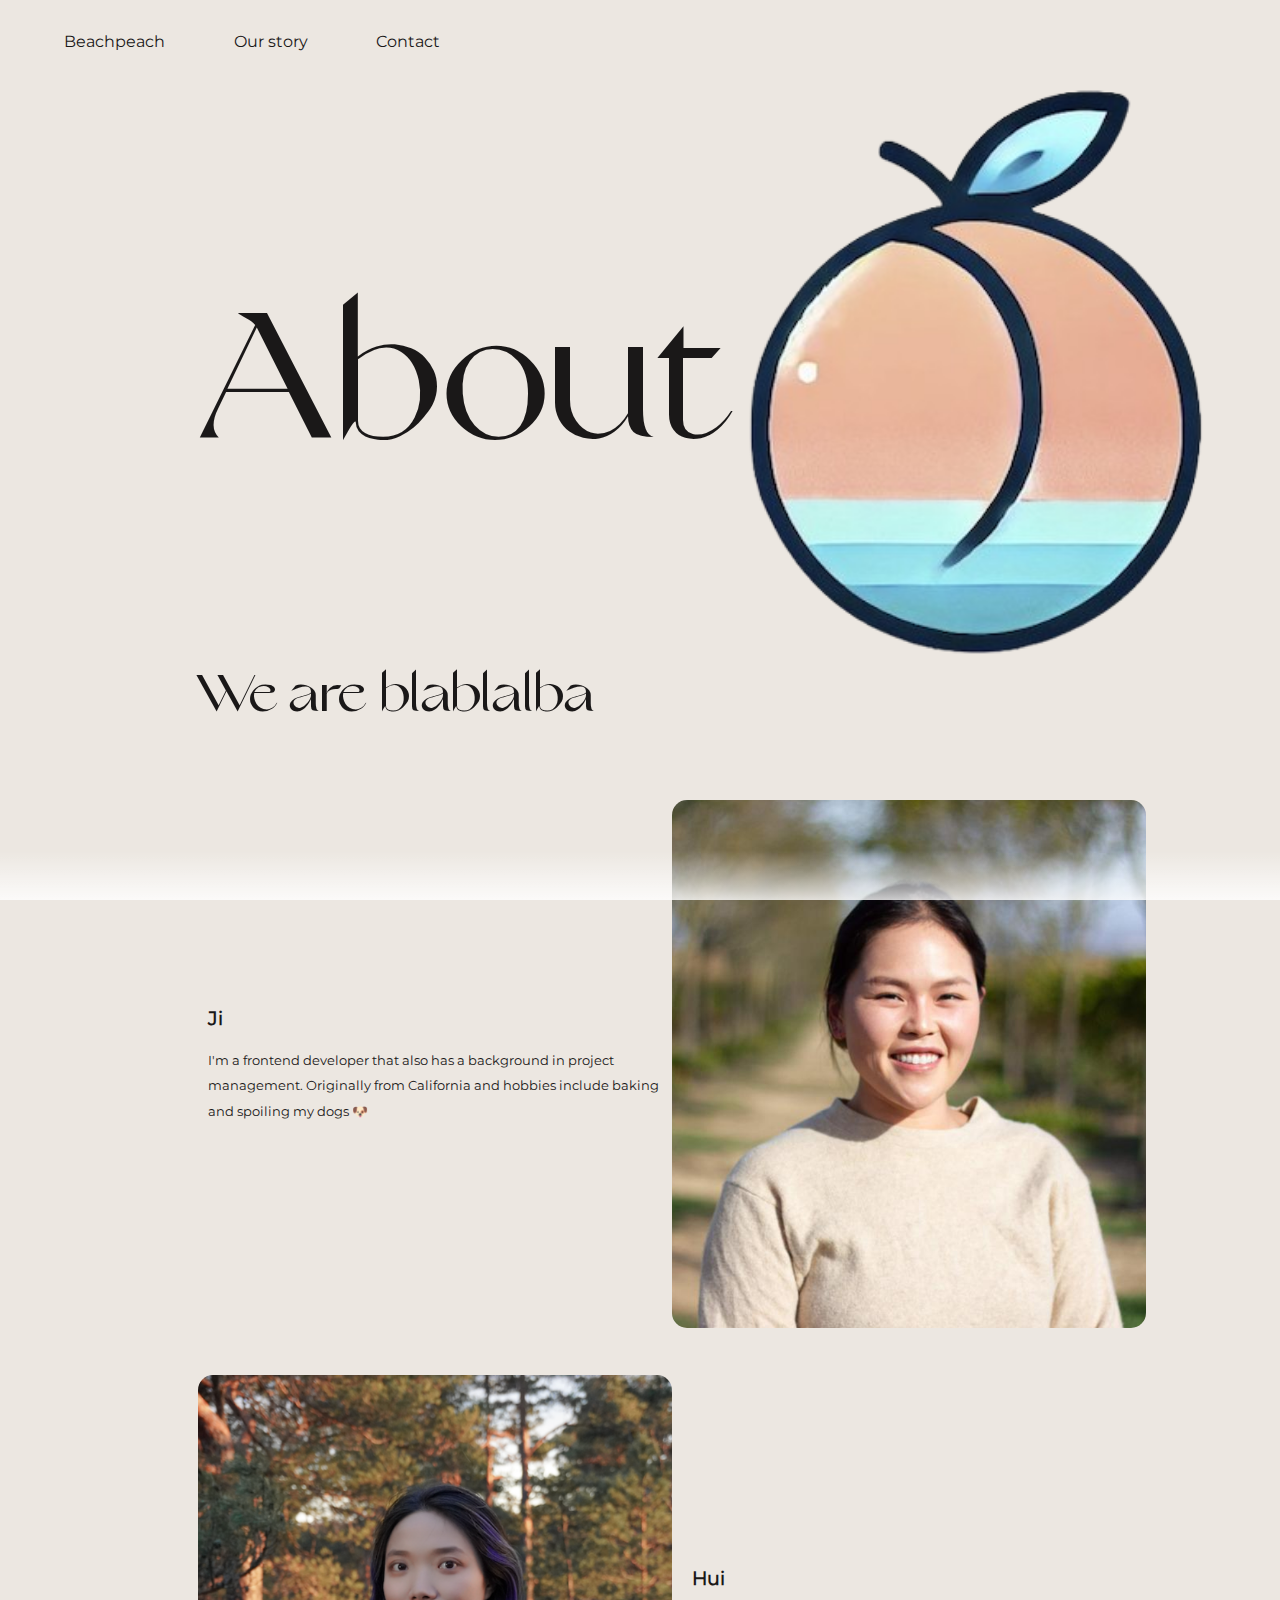
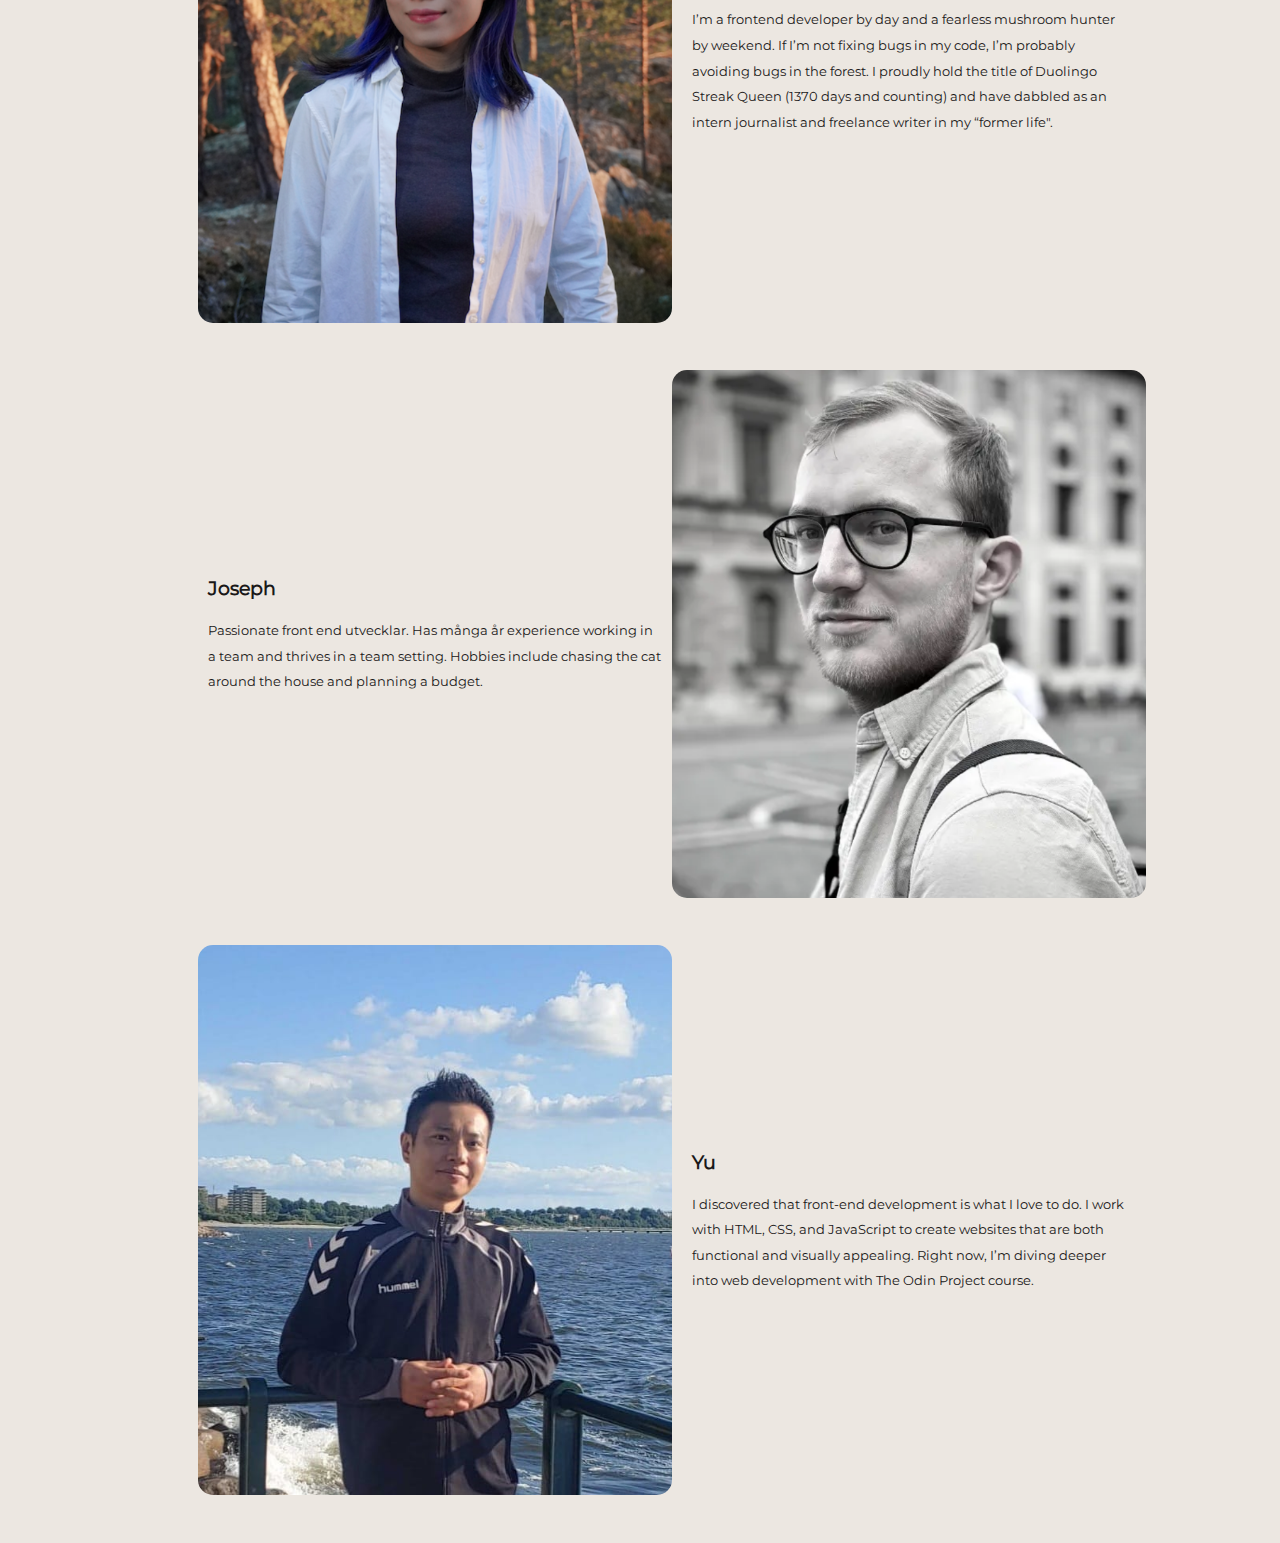
==== about.html @ 56ab8cb5 "fix: index.html" ====
<!DOCTYPE html>
<html lang="en">
  <head>
    <meta charset="UTF-8" />
    <meta name="viewport" content="width=device-width, initial-scale=1.0" />
    <link rel="stylesheet" href="about.css">
    <title>Document</title>
  </head>
  <body>
    <div id="loading-screen"></div>
    <nav>
      <ul>
        <li><a href="projects.html">Beachpeach</a></li>
        <li><a href="about.html">Our story</a></li>
        <li><a href="contact.html">Contact</a></li>
      </ul>
    </nav>
    <div class="container">
      <div class="wrapper">
        <div class="header-container">
          <h1 class="header align-left slide-in">About</h1>
          <img class="team-logo animated-image" src=".\img\beachpeach logo.png" alt="beachpeach logo">
        </div>
        <div class="description">
          <p class="quote">We are blablalba</p>
          <div class="description-left">
            <div class="text">
              <h2>Ji</h2>
              <p>I'm a frontend developer that also has a background in project management. Originally from California and
                hobbies include baking and spoiling my dogs 🐶
              </p>
            </div>
            <img class="head-image" src=".\img\jiphoto.jpeg" alt="ji photo">
          </div>
          <div class="description-right">
            <div class="text">
              <h2>Hui</h2>
              <p>
                I’m a frontend developer by day and a fearless mushroom hunter by weekend. If I’m not fixing bugs in my
                code, I’m probably avoiding bugs in the forest.
                I proudly hold the title of Duolingo Streak Queen (1370 days and counting) and have dabbled as an intern
                journalist and freelance writer in my “former life".
              </p>
            </div>
            <img class="head-image" src=".\img\hui.png" alt="hui photo">
          </div>
          <div class="description-left">
            <div class="text">
              <h2>Joseph</h2>
              <p>
                Passionate front end utvecklar. Has många år experience working in a team and thrives in a team setting.
                Hobbies include chasing the cat around the house and planning a budget.
              </p>
            </div>
            <img class="head-image" src=".\img\josephimage.webp" alt="joseph photo">
          </div>
          <div class="description-right">
            <div class="text">
              <h2>Yu</h2>
              <p>
                I discovered that front-end development is what I love to do. I work with HTML, CSS, and JavaScript to create websites that are both functional and visually appealing. Right now, 
                I’m diving deeper into web development with The Odin Project course. 
              </p>
            </div>
            <img class="head-image" src=".\img\yupicture.png" alt="hui photo">
          </div>
        </div>
      </div>
    </div>
    </div>
    <div class="blur-top"></div>
    <div class="blur-bottom"></div>
  <script type="module" src="about.js"></script>
  </body>
</html>
---- about.css ----
@font-face {
  font-family: 'GrandSlang-Roman';
  src: url('./fonts/GrandSlang-Roman.ttf') format('truetype');
  font-weight: normal;
  font-style: normal;
}

@font-face {
  font-family: 'Montserrat-Italic';
  src: url('./fonts/Montserrat-Italic-VariableFont_wght.ttf') format('truetype');
  font-weight: normal;
  font-style: italic;
}

@font-face {
  font-family: 'Montserrat';
  src: url('./fonts/Montserrat-VariableFont_wght.ttf') format('truetype');
  font-weight: normal;
  font-style: normal;
}

:root {
  --font-grand-slang: 'GrandSlang-Roman', sans-serif;
  --font-montserrat-italic: 'Montserrat-Italic', sans-serif;
  --font-montserrat: 'Montserrat', sans-serif;
}

* {
  box-sizing: border-box;
}

body {
  background-color: #ece7e1;
  font-family: 'GrandSlang-Roman', sans-serif;
  color: #1a1818;
}

.container {
  z-index: 500;
  position: relative;
}

.section-left.section-long {
  width: 100%;
  height: auto;
  max-width: 768px;
  padding-top: 10%;
  padding-bottom: 12%;
  position: relative;
}

.header-container {
  display: flex;
  align-items: center;
}

.team-logo {
  max-width: 50%;
  min-width: 50%;
  height: auto;
}

.align-left {
  text-align: left;
}

.header {
  font-size: 14vw;
  letter-spacing: 0;
  text-transform: none;
  font-weight: 300;
  line-height: 1em;
  position: relative;
}

h1 {
  margin: 52px 0 35px;
}

.wrapper {
  max-width: 90%;
  margin-left: auto;
  margin-right: auto;
  padding-left: 10%;
  padding-right: 5%;
}

#loading-screen {
  position: fixed;
  top: 0;
  left: 0;
  width: 100%;
  height: 100%;
  background-color: rgb(0, 0, 0);
  z-index: 1000;
  transition: transform 1s ease-in-out;
  transform: translateY(0);
}

.loaded #loading-screen {
  transform: translateY(-100%);
}

.description {
  font-family: 'Montserrat', sans-serif;
  font-weight: 400;
  line-height: 1.9em;

}

.quote {
  padding-bottom: 2%;
  margin-top: 0;
  font-family: 'GrandSlang-Roman', sans-serif;
  font-size: 4vw;
  font-weight: 300;
  line-height: 1.3em;
  display: block;
}

@keyframes slideIn {
  from {
    transform: translateY(100%);
    opacity: 0;
  }

  to {
    transform: translateY(0);
    opacity: 1;
  }
}

.slide-in {
  animation: slideIn 1s ease-in-out;
  animation-delay: 0.7s;

}

.description-left {
  display: flex;
  align-items: center;
  justify-content: space-between;
  position: relative;
  flex-direction: column;;
  margin-bottom: 5%;
  .text {
    margin: 0;
    line-height: 2em;
  }
  .head-image {
    max-width: 50%;
    height: auto;
    border-radius: 15px;
    object-fit: cover;
  }
  
}

.description-right {
  display: flex;
  flex-direction: column;
  align-items: center;
  justify-content: space-between;
  margin-bottom: 5%;
  position: relative;
  .text {
    margin: 0;
    line-height: 2em;
  }

  .head-image {
    max-width: 50%;
    height: auto;
    object-fit: cover;
    order: 1;
    border-radius: 15px;
  }
}
@media (min-width: 1024px) {
  .description-left {
    display: flex;
    align-items: center;
    justify-content: space-between;
    position: relative;
    flex-direction: row;
    margin-bottom: 5%;
    .text {
      max-width: 50%;
      margin: 0;
      padding: 10px;
      line-height: 2em;
      font-size: 1vw;
    }
    .head-image {
      max-width: 50%;
      min-width: 50%;
      height: auto;
      border-radius: 15px;
      object-fit: cover;
  
    }
  }
  .description-right {
    display: flex;
    align-items: center;
    justify-content: space-between;
    margin-bottom: 5%;
    position: relative;
    flex-direction: row;
    .text {
      order: 2;
      max-width: 50%;
      margin: 0;
      padding: 20px;
      font-size: 1vw;
      line-height: 2em;
    }
  
    .head-image {
      min-width: 50%;
      max-width: 50%;
      height: auto;
      object-fit: cover;
      order: 1;
      border-radius: 15px;
    }
  }
}
.blur-top,
.blur-bottom {
  position: fixed;
  left: 0;
  right: 0;
  height: 50px;
  pointer-events: none;
  z-index: 9999;
}

.blur-top {
  top: 0;
  background: linear-gradient(to bottom, rgba(255, 255, 255, 0.8), transparent);
}

.blur-bottom {
  bottom: 0;
  background: linear-gradient(to top, rgba(255, 255, 255, 0.8), transparent);
}

nav ul {
  list-style-type: none;
  display: flex;
  justify-content: left;
  gap: 3%;
}

nav li {
  padding: 1rem;
}

nav a {
  text-decoration: none;
  color: var(--font-body);
  font-family: 'Montserrat', sans-serif;
  font-size: 1rem;
}

nav a:hover {
  color: var(--color-pink);
  text-decoration: underline;
}
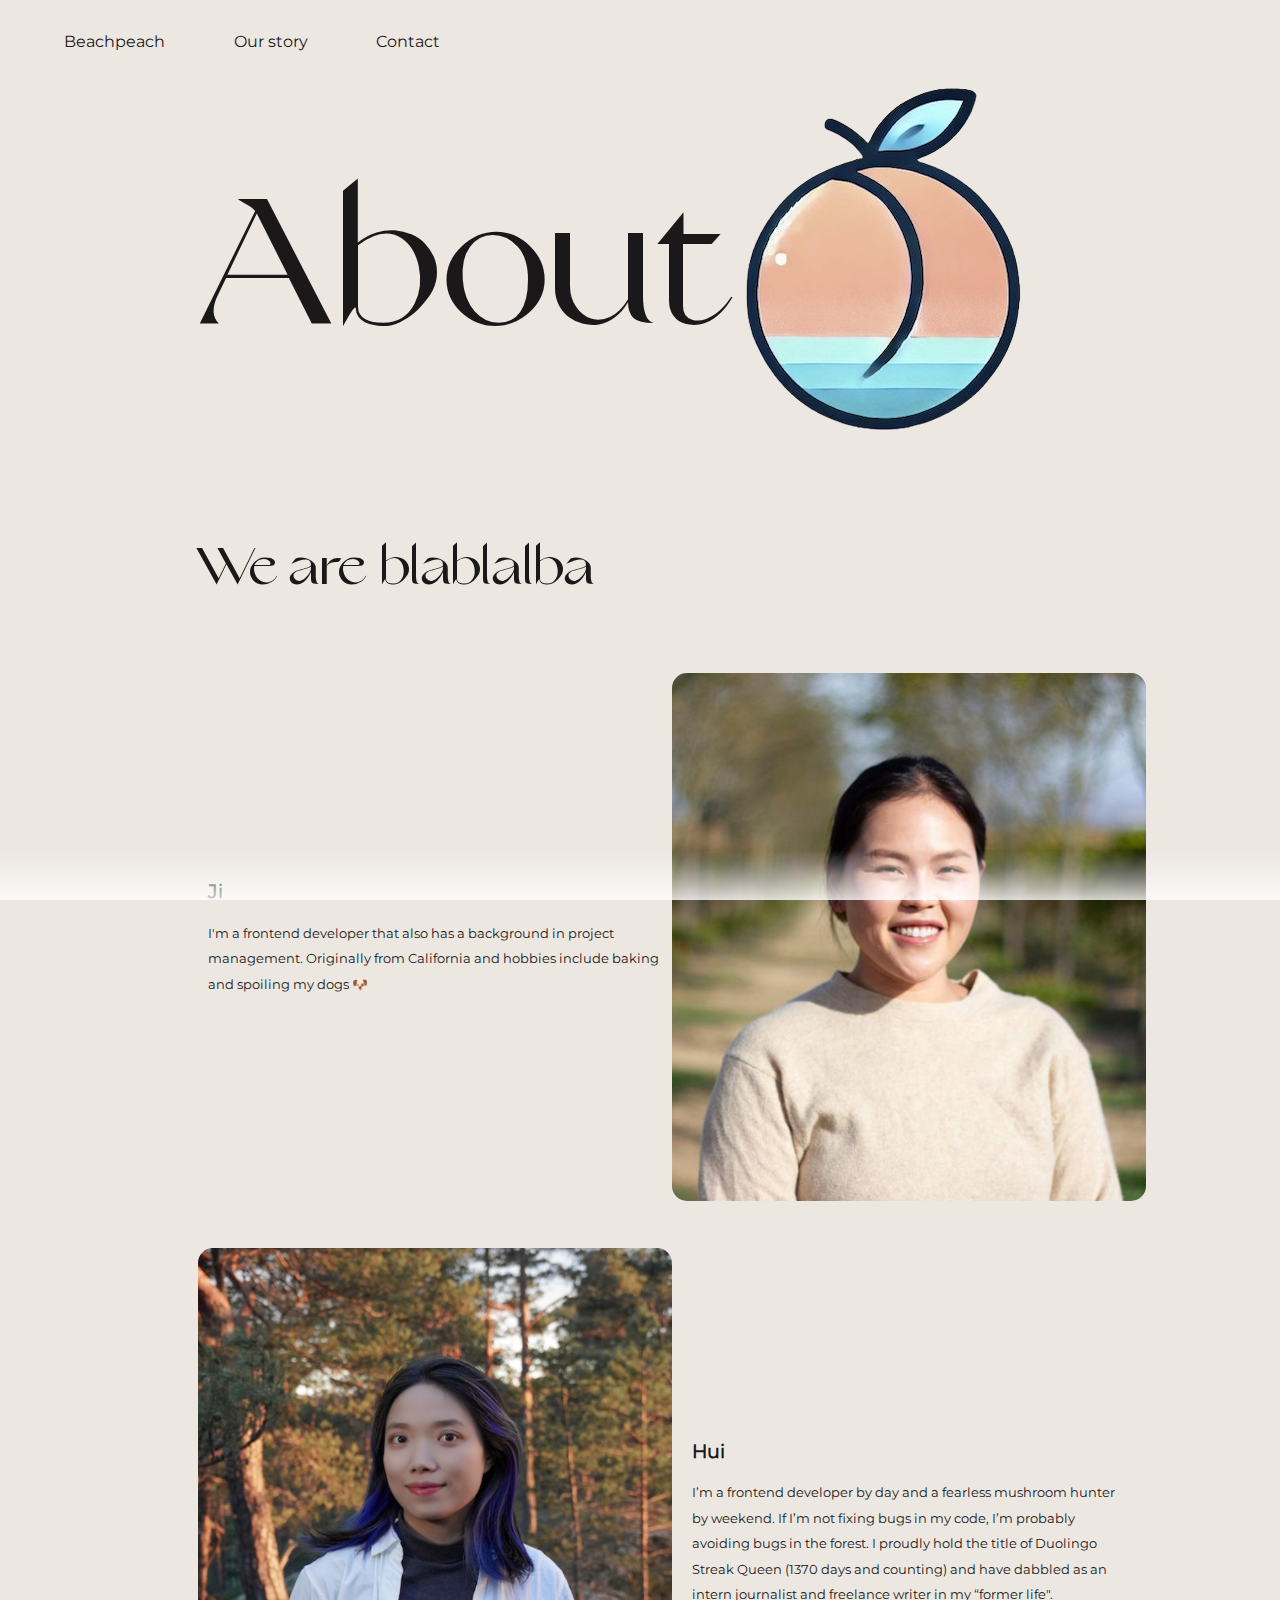
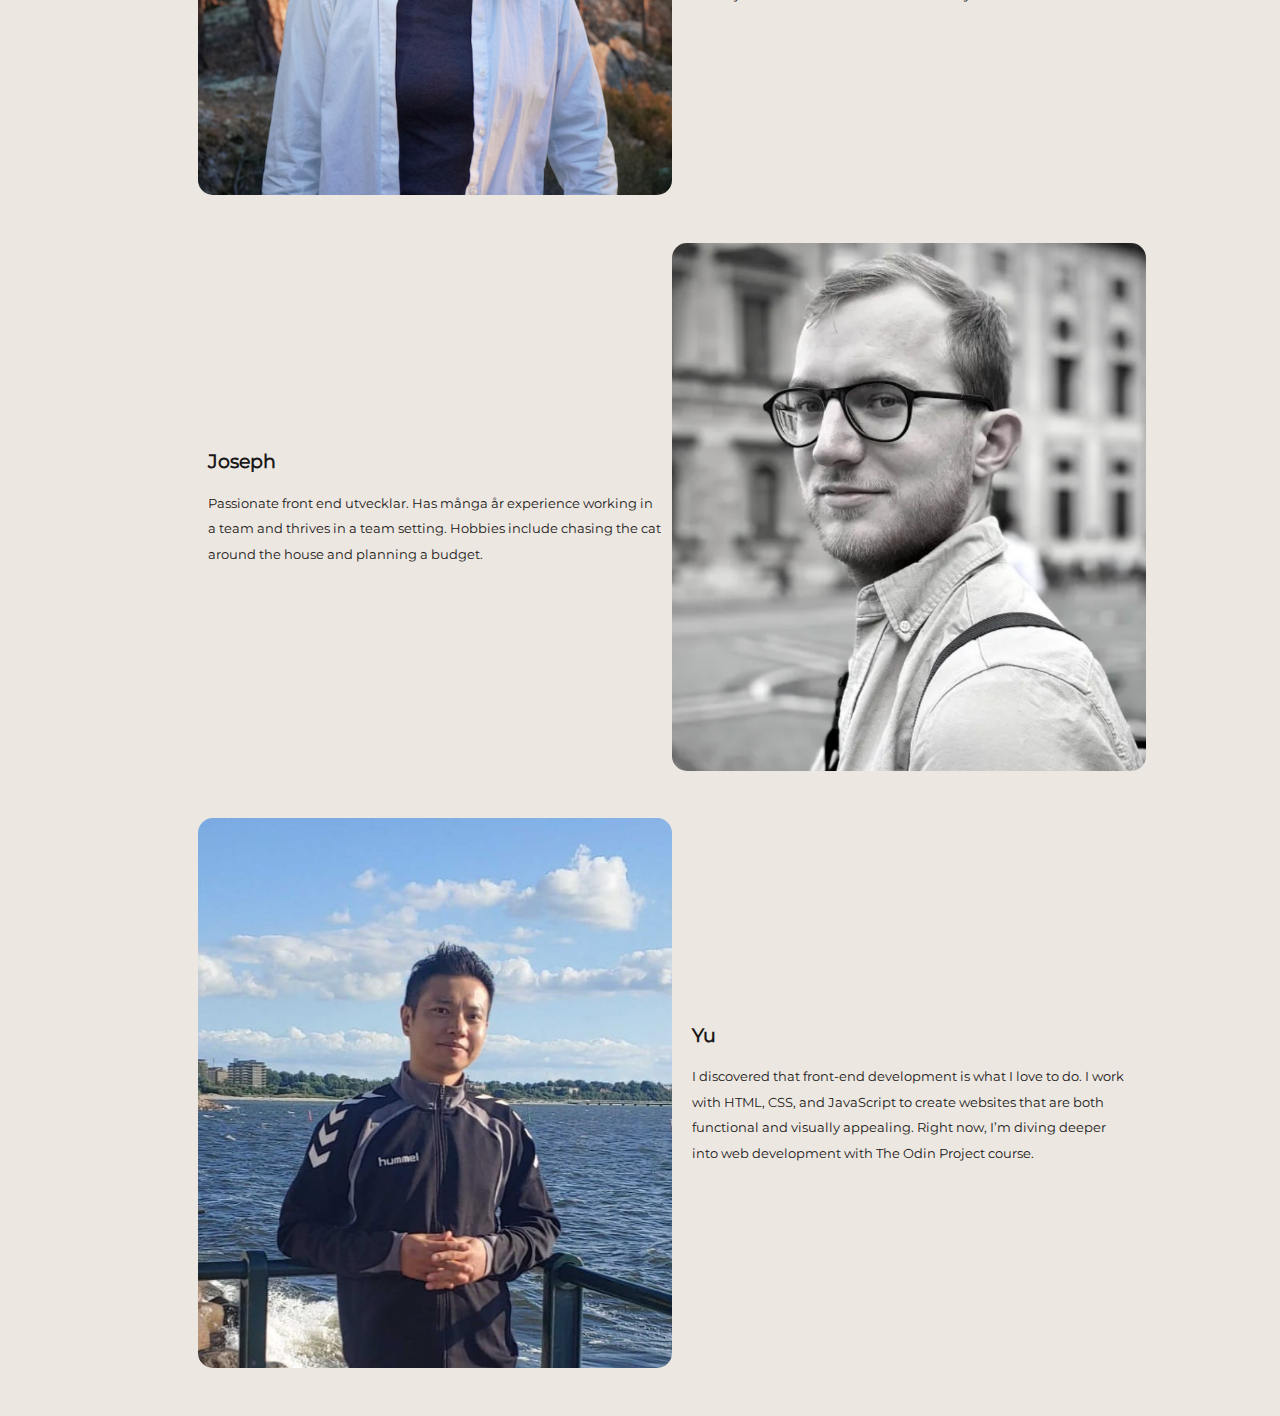
==== commit 75321ef2: "fix projects" ====
--- a/about.html
+++ b/about.html
@@ -10,7 +10,7 @@
     <div id="loading-screen"></div>
     <nav>
       <ul>
-        <li><a href="projects.html">Beachpeach</a></li>
+        <li><a href="index.html">Beachpeach</a></li>
         <li><a href="about.html">Our story</a></li>
         <li><a href="contact.html">Contact</a></li>
       </ul>
--- a/about.css
+++ b/about.css
@@ -51,12 +51,13 @@
 
 .header-container {
   display: flex;
+  margin-bottom: 100px;
   align-items: center;
 }
 
 .team-logo {
   max-width: 50%;
-  min-width: 50%;
+  min-width: 25%;
   height: auto;
 }
 
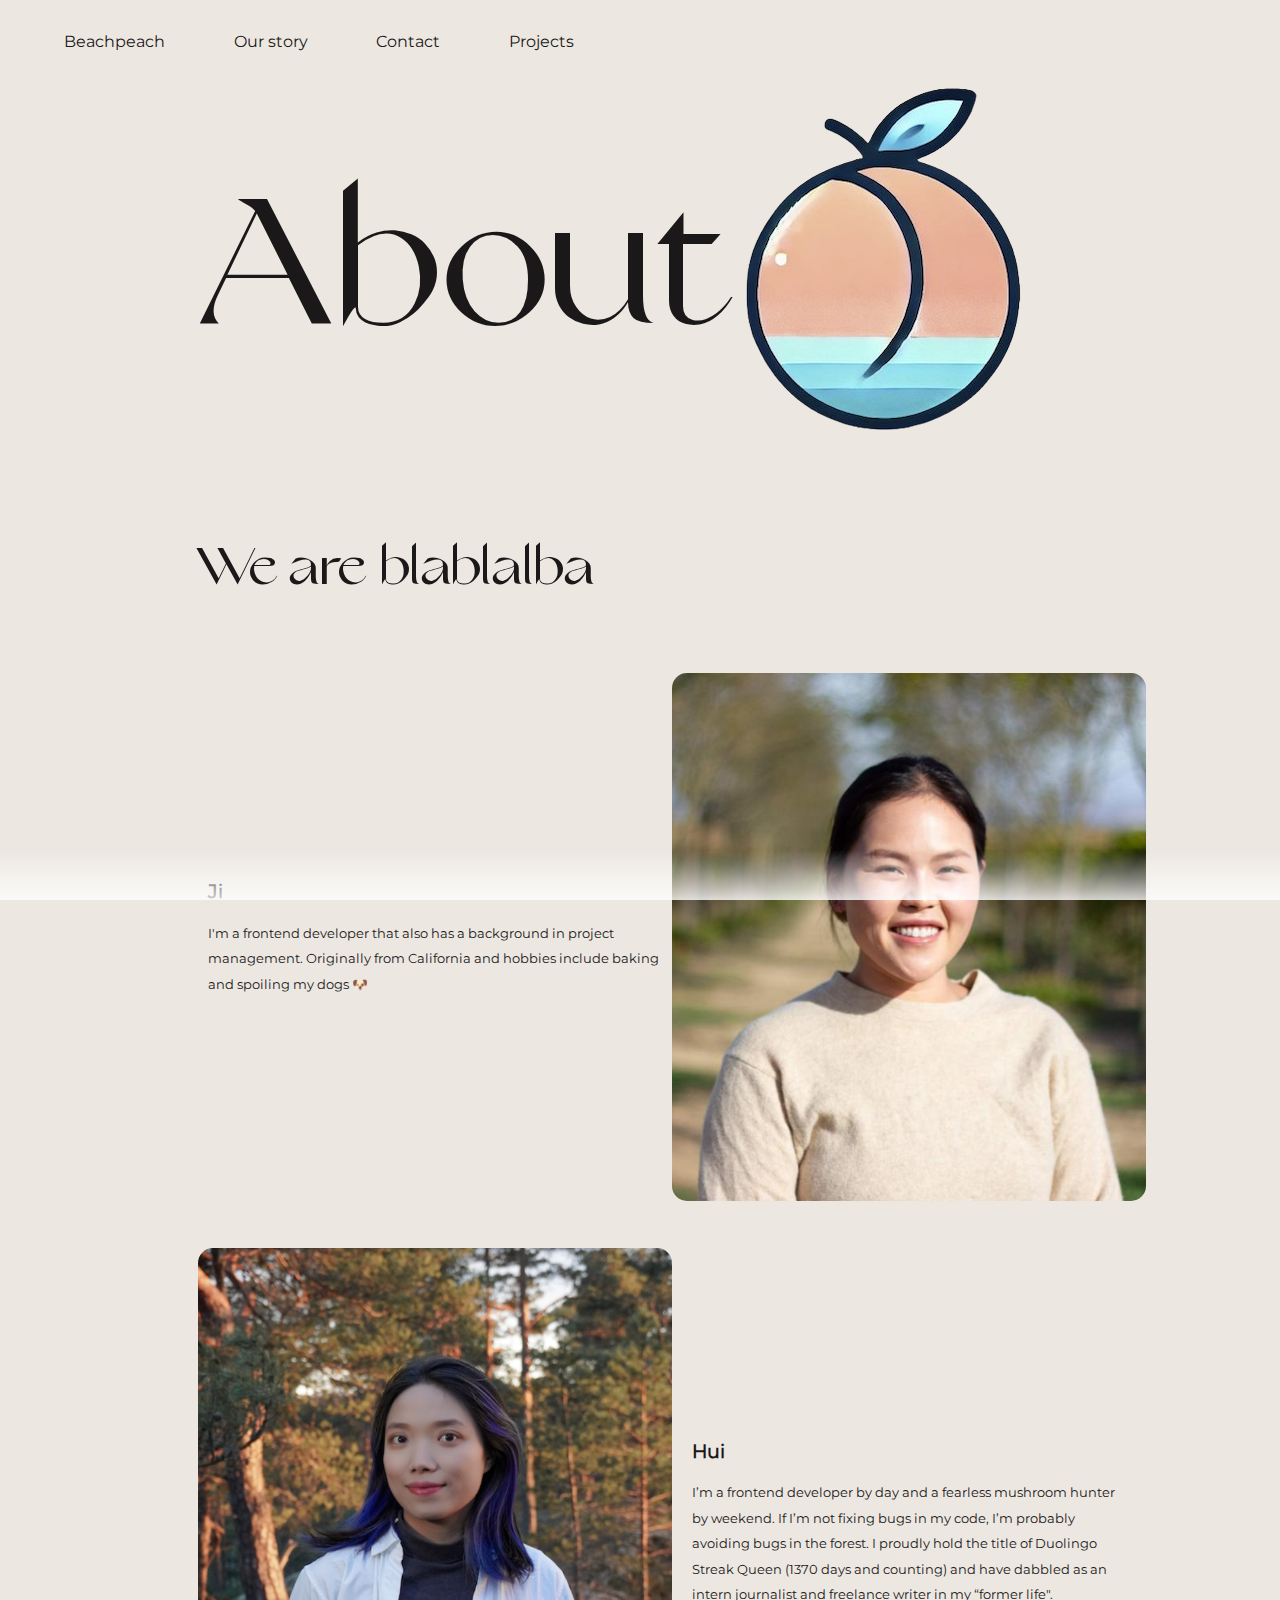
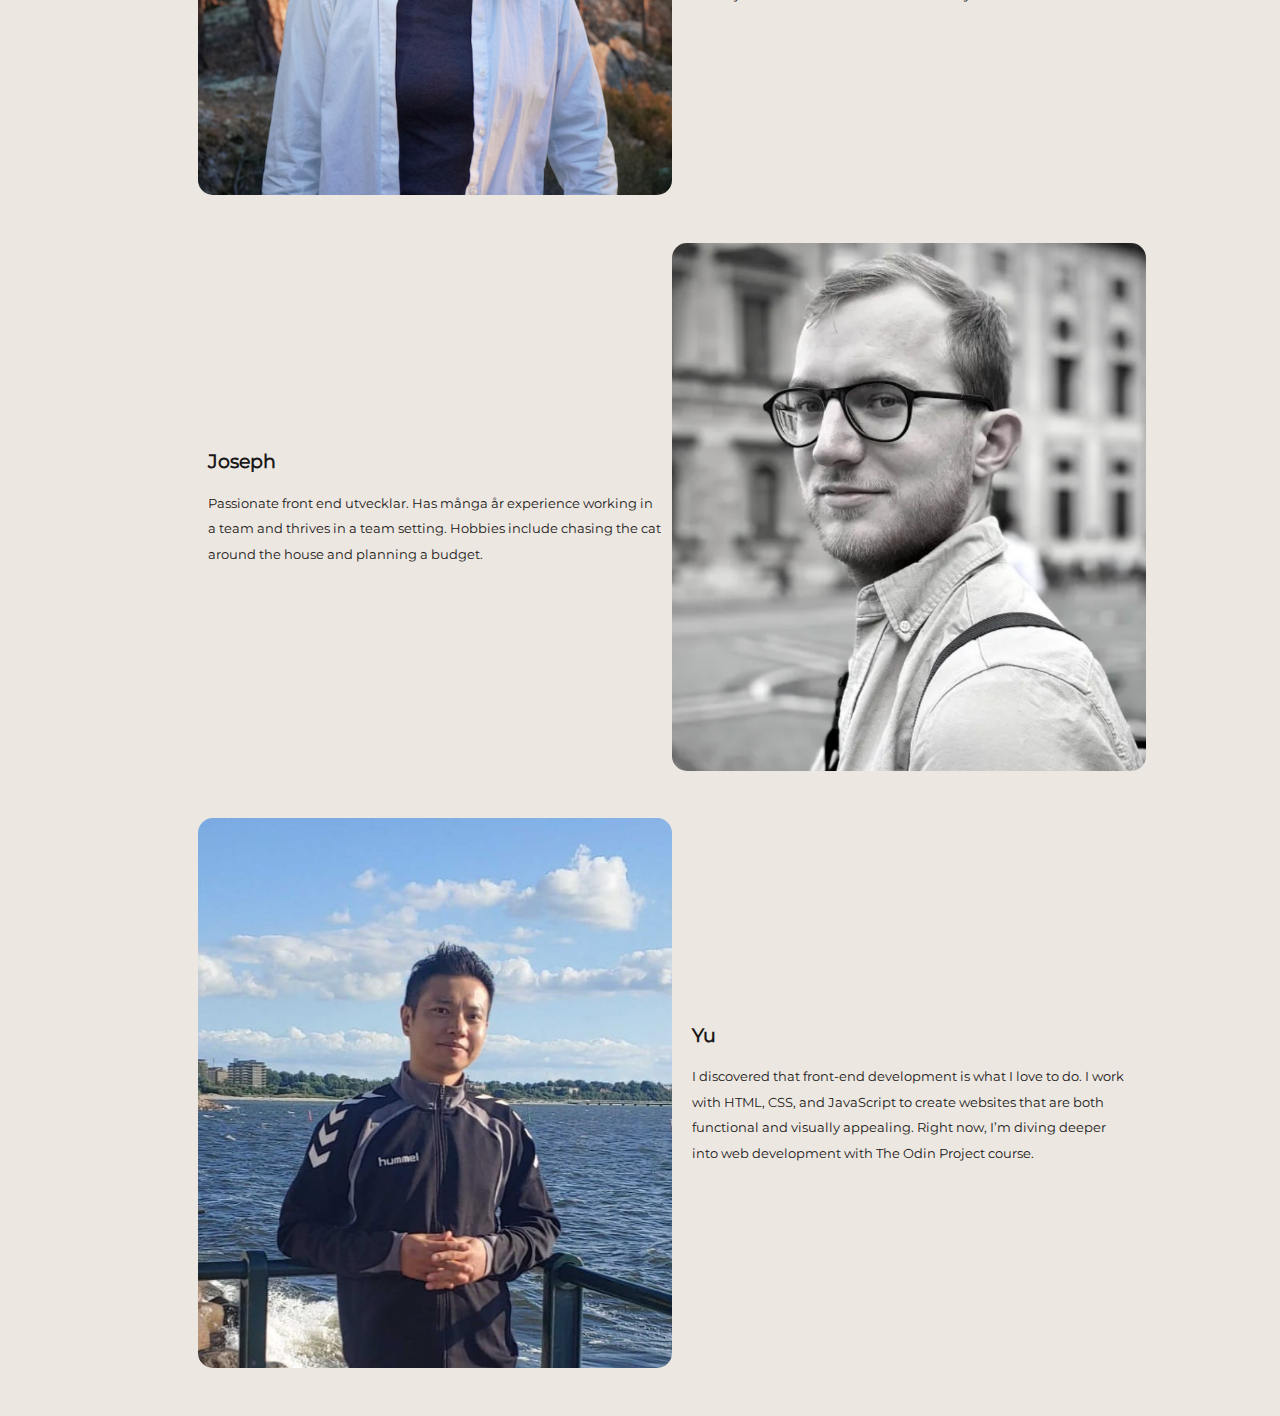
==== commit 6d8dcc7e: "feat: general fixes including changing titles, add projects to nav bar and changing blur effect" ====
--- a/about.html
+++ b/about.html
@@ -4,7 +4,7 @@
     <meta charset="UTF-8" />
     <meta name="viewport" content="width=device-width, initial-scale=1.0" />
     <link rel="stylesheet" href="about.css">
-    <title>Document</title>
+    <title>About</title>
   </head>
   <body>
     <div id="loading-screen"></div>
@@ -13,6 +13,8 @@
         <li><a href="index.html">Beachpeach</a></li>
         <li><a href="about.html">Our story</a></li>
         <li><a href="contact.html">Contact</a></li>
+        <li><a href="projects.html">Projects</a></li>
+
       </ul>
     </nav>
     <div class="container">
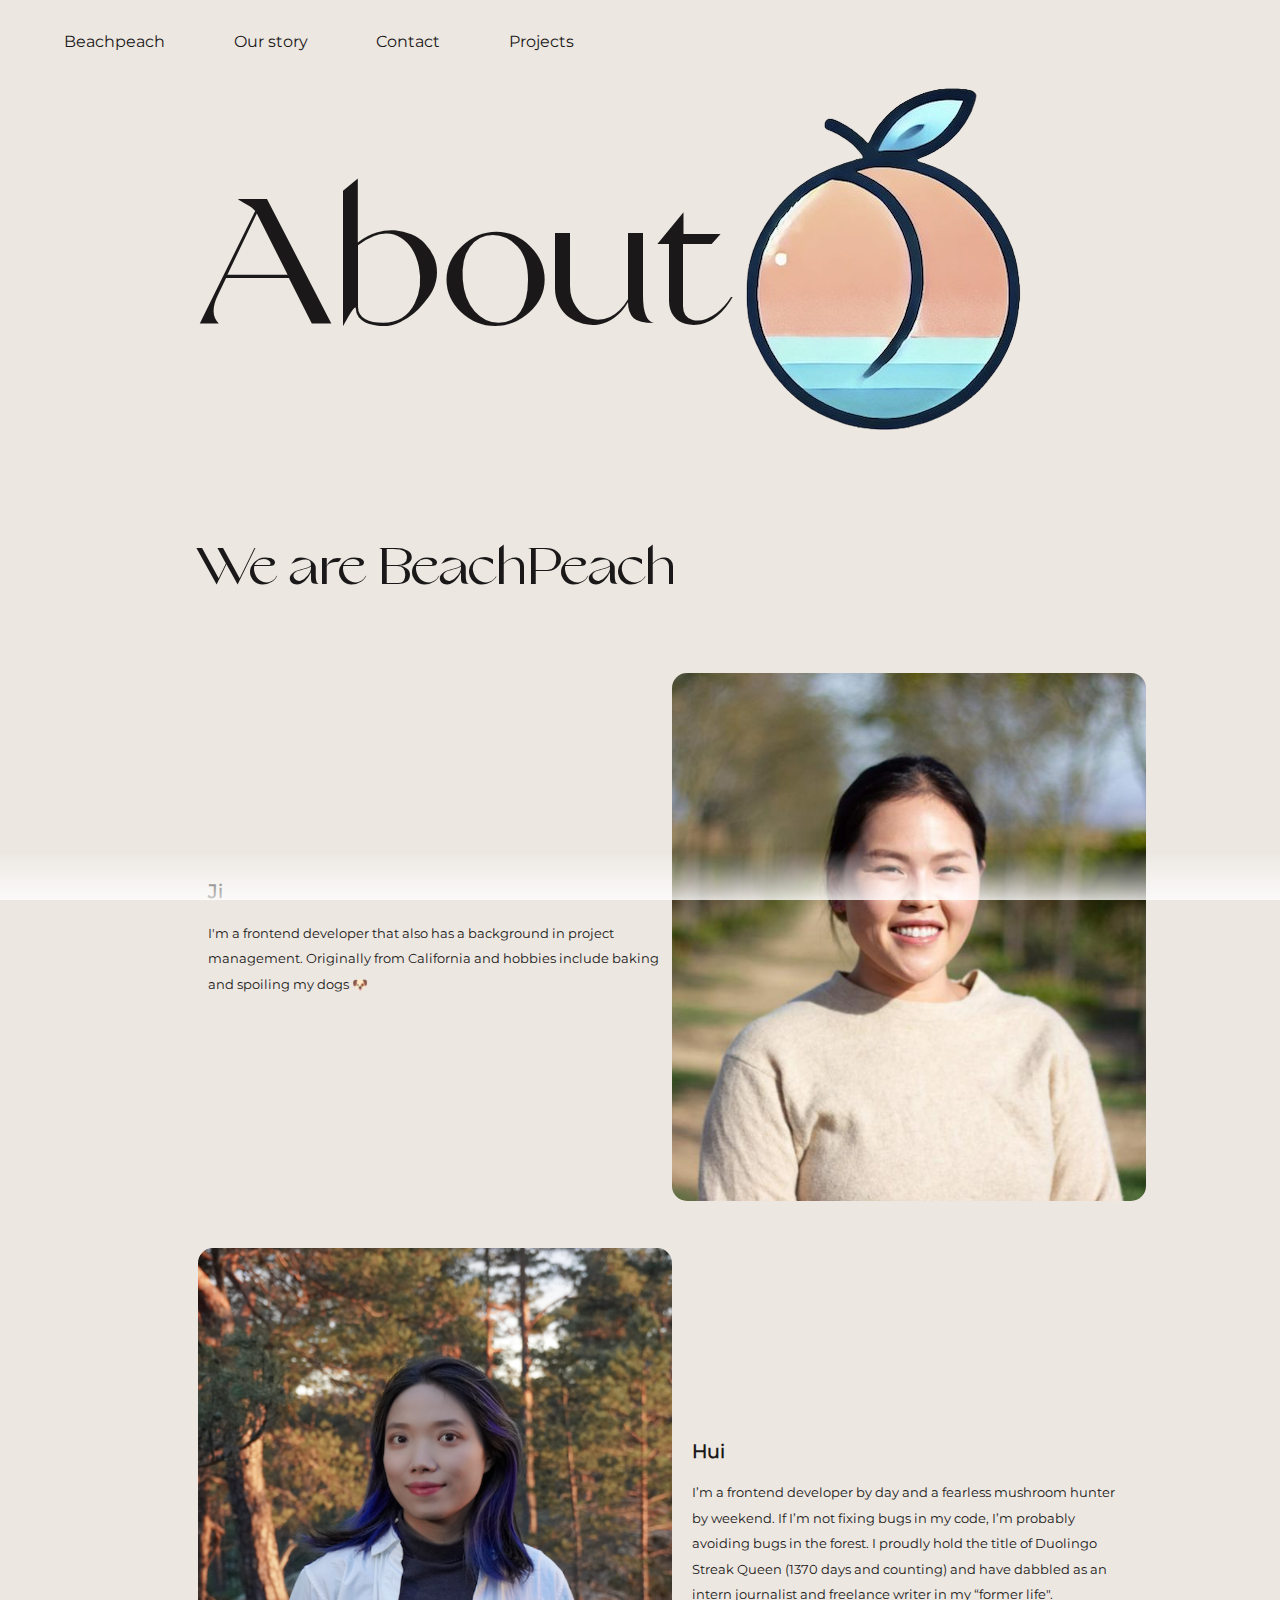
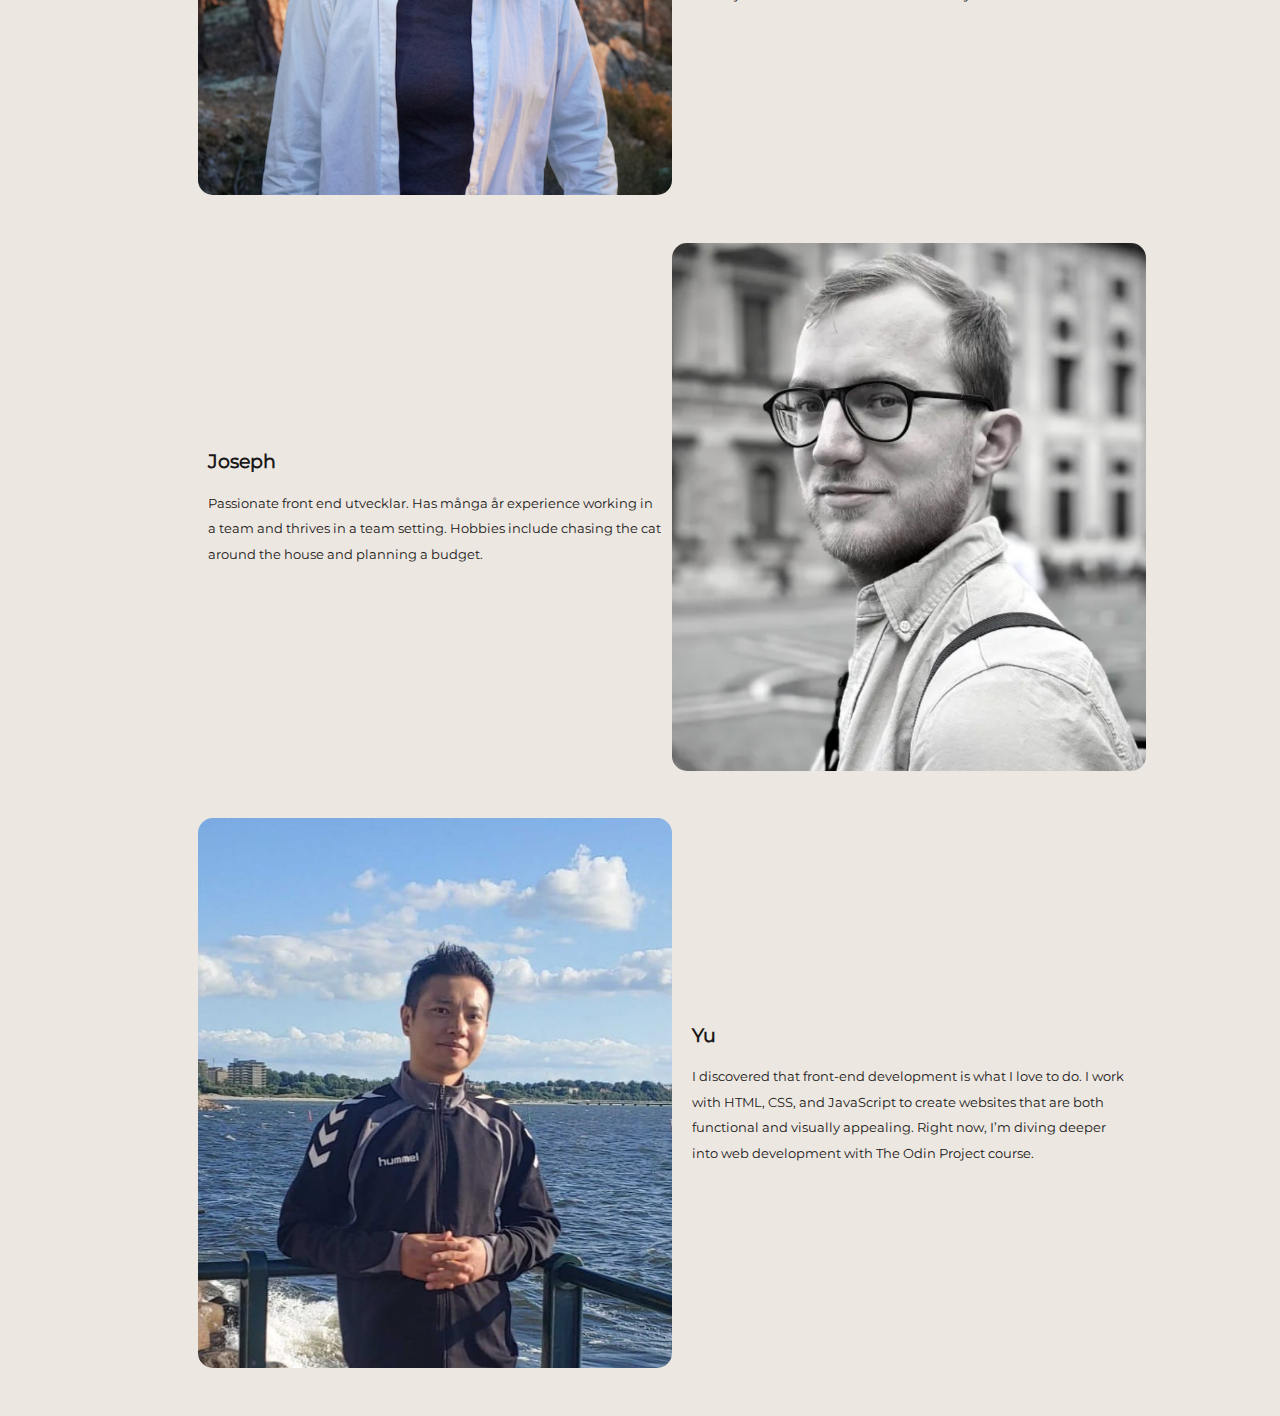
==== commit 11095dd6: "feat: updated links" ====
--- a/about.html
+++ b/about.html
@@ -24,7 +24,7 @@
           <img class="team-logo animated-image" src=".\img\beachpeach logo.png" alt="beachpeach logo">
         </div>
         <div class="description">
-          <p class="quote">We are blablalba</p>
+          <p class="quote">We are BeachPeach</p>
           <div class="description-left">
             <div class="text">
               <h2>Ji</h2>
